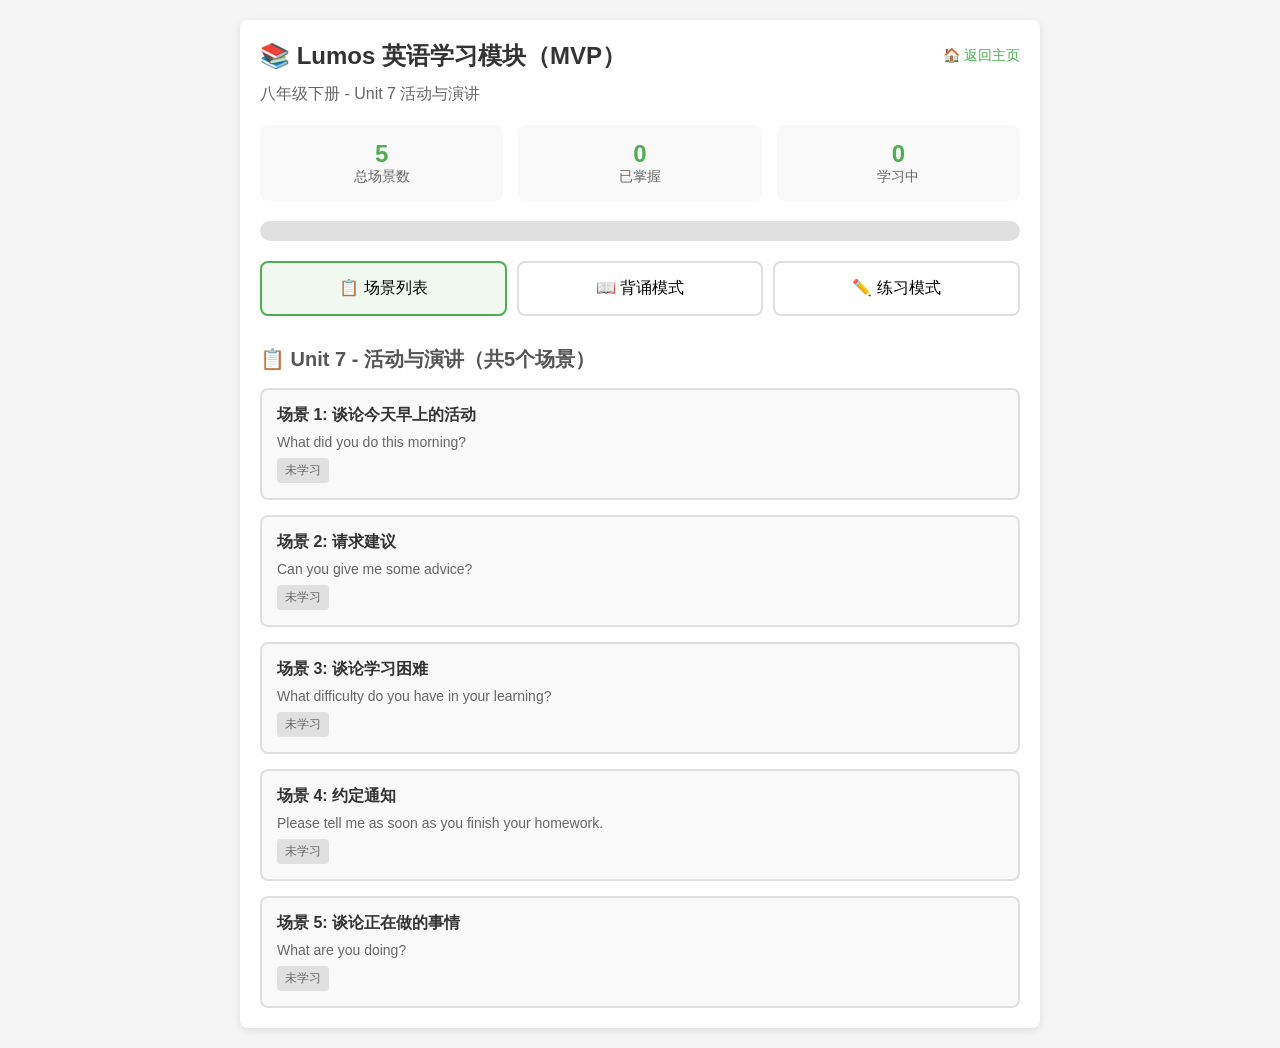
==== english/index.html @ d39d732f "Initial commit: Lumos learning system - math & english modules" ====
<!DOCTYPE html>
<html lang="zh-CN">
<head>
  <meta charset="UTF-8">
  <meta name="viewport" content="width=device-width, initial-scale=1.0">
  <title>Lumos - 英语学习模块（MVP）</title>
  <style>
    * { margin: 0; padding: 0; box-sizing: border-box; }
    body { font-family: -apple-system, BlinkMacSystemFont, 'Segoe UI', Roboto, sans-serif; background: #f5f5f5; padding: 20px; }
    .container { max-width: 800px; margin: 0 auto; background: white; border-radius: 8px; padding: 20px; box-shadow: 0 2px 8px rgba(0,0,0,0.1); }
    h1 { color: #333; margin-bottom: 20px; font-size: 24px; }
    h2 { color: #555; margin-top: 30px; margin-bottom: 15px; font-size: 20px; }
    .scenario-list { display: grid; gap: 15px; }
    .scenario-card { background: #f9f9f9; border: 2px solid #e0e0e0; border-radius: 8px; padding: 15px; cursor: pointer; transition: all 0.2s; }
    .scenario-card:hover { border-color: #4CAF50; background: #f0f8f0; }
    .scenario-card.mastered { border-color: #4CAF50; background: #e8f5e9; }
    .scenario-card.learning { border-color: #ff9800; background: #fff3e0; }
    .scenario-title { font-weight: bold; color: #333; margin-bottom: 8px; }
    .scenario-context { color: #666; font-size: 14px; margin-bottom: 8px; }
    .scenario-status { font-size: 12px; padding: 4px 8px; border-radius: 4px; display: inline-block; }
    .status-unseen { background: #e0e0e0; color: #666; }
    .status-learning { background: #fff3e0; color: #ff9800; }
    .status-mastered { background: #e8f5e9; color: #4CAF50; }
    .btn { padding: 10px 20px; border: none; border-radius: 4px; cursor: pointer; font-size: 14px; margin: 5px; }
    .btn-primary { background: #4CAF50; color: white; }
    .btn-primary:hover { background: #45a049; }
    .btn-secondary { background: #2196F3; color: white; }
    .btn-secondary:hover { background: #1976D2; }
    .btn-warning { background: #ff9800; color: white; }
    .btn-warning:hover { background: #f57c00; }
    .mode-selector { display: flex; gap: 10px; margin-bottom: 20px; }
    .mode-btn { flex: 1; padding: 15px; border: 2px solid #e0e0e0; background: white; border-radius: 8px; cursor: pointer; font-size: 16px; transition: all 0.2s; }
    .mode-btn.active { border-color: #4CAF50; background: #f0f8f0; }
    .dialogue { background: #f9f9f9; padding: 20px; border-radius: 8px; margin: 20px 0; }
    .dialogue-line { margin: 10px 0; padding: 10px; background: white; border-radius: 4px; }
    .speaker { font-weight: bold; color: #4CAF50; }
    .practice-question { background: #fff3e0; padding: 20px; border-radius: 8px; margin: 20px 0; }
    .practice-input { width: 100%; padding: 10px; border: 2px solid #e0e0e0; border-radius: 4px; font-size: 16px; margin: 10px 0; }
    .practice-input:focus { border-color: #4CAF50; outline: none; }
    .feedback { padding: 15px; border-radius: 8px; margin: 20px 0; }
    .feedback.correct { background: #e8f5e9; border: 2px solid #4CAF50; }
    .feedback.incorrect { background: #ffebee; border: 2px solid #f44336; }
    .memory-tips { background: #e3f2fd; padding: 20px; border-radius: 8px; margin: 20px 0; }
    .memory-tip { margin: 15px 0; padding: 15px; background: white; border-radius: 4px; }
    .memory-tip h4 { color: #1976D2; margin-bottom: 8px; }
    .progress-bar { background: #e0e0e0; height: 20px; border-radius: 10px; overflow: hidden; margin: 20px 0; }
    .progress-fill { background: #4CAF50; height: 100%; transition: width 0.3s; }
    .stats { display: grid; grid-template-columns: repeat(3, 1fr); gap: 15px; margin: 20px 0; }
    .stat-card { background: #f9f9f9; padding: 15px; border-radius: 8px; text-align: center; }
    .stat-number { font-size: 24px; font-weight: bold; color: #4CAF50; }
    .stat-label { color: #666; font-size: 14px; }
    .hidden { display: none; }
  </style>
</head>
<body>
  <div class="container">
    <div style="display:flex; justify-content:space-between; align-items:center; margin-bottom:12px;">
      <h1 style="margin-bottom:0;">📚 Lumos 英语学习模块（MVP）</h1>
      <a href="../index.html" style="font-size:14px; color:#4CAF50; text-decoration:none; white-space:nowrap;">🏠 返回主页</a>
    </div>
    <p style="color: #666; margin-bottom: 20px;">八年级下册 - Unit 7 活动与演讲</p>

    <!-- 进度统计 -->
    <div class="stats">
      <div class="stat-card">
        <div class="stat-number" id="stat-total">5</div>
        <div class="stat-label">总场景数</div>
      </div>
      <div class="stat-card">
        <div class="stat-number" id="stat-mastered">0</div>
        <div class="stat-label">已掌握</div>
      </div>
      <div class="stat-card">
        <div class="stat-number" id="stat-learning">0</div>
        <div class="stat-label">学习中</div>
      </div>
    </div>

    <!-- 进度条 -->
    <div class="progress-bar">
      <div class="progress-fill" id="progress-fill" style="width: 0%"></div>
    </div>

    <!-- 模式选择 -->
    <div class="mode-selector">
      <button class="mode-btn active" onclick="switchMode('list')">📋 场景列表</button>
      <button class="mode-btn" onclick="switchMode('memorize')">📖 背诵模式</button>
      <button class="mode-btn" onclick="switchMode('practice')">✏️ 练习模式</button>
    </div>

    <!-- 场景列表视图 -->
    <div id="list-view">
      <h2>📋 Unit 7 - 活动与演讲（共5个场景）</h2>
      <div class="scenario-list" id="scenario-list"></div>
    </div>

    <!-- 背诵视图 -->
    <div id="memorize-view" class="hidden">
      <button class="btn btn-secondary" onclick="switchMode('list')">← 返回列表</button>
      <h2 id="memorize-title"></h2>
      <div class="dialogue" id="memorize-dialogue"></div>
      <button class="btn btn-warning" id="btn-show-tips" onclick="showMemoryTips()">💡 记忆技巧</button>
      <div class="memory-tips hidden" id="memory-tips"></div>
      <button class="btn btn-primary" onclick="markAsMastered()">✅ 标记为已掌握</button>
      <button class="btn btn-secondary" onclick="goToPractice()">➡️ 去练习</button>
    </div>

    <!-- 练习视图 -->
    <div id="practice-view" class="hidden">
      <button class="btn btn-secondary" onclick="switchMode('list')">← 返回列表</button>
      <h2 id="practice-title"></h2>
      <div class="practice-question" id="practice-question"></div>
      <input type="text" class="practice-input" id="practice-input" placeholder="请输入你的答案..." onkeypress="if(event.key==='Enter') checkAnswer()">
      <button class="btn btn-primary" onclick="checkAnswer()">提交答案</button>
      <div class="feedback hidden" id="practice-feedback"></div>
      <button class="btn btn-secondary" id="btn-next-practice" onclick="nextPractice()" style="display:none;">下一题 →</button>
    </div>
  </div>

  <script src="state-manager.js"></script>
  <script>
    // === 状态管理 ===
    let currentMode = 'list';
    let currentScenarioIndex = 0;
    let scenarios = [];
    let practiceResults = [];

    // === 初始化 ===
    document.addEventListener('DOMContentLoaded', async () => {
      await loadEnglishData();
      renderScenarioList();
      updateStats();
    });

    // === 数据加载 ===
    async function loadEnglishData() {
      try {
        const resp = await fetch('data/knowledge-english.json');
        const data = await resp.json();
        scenarios = data.assets;
        
        // 加载掌握状态
        for (let scenario of scenarios) {
          const mastery = await StateManager.getMastery(scenario.id);
          if (mastery) {
            scenario.mastery.status = mastery.status;
          }
        }
      } catch (e) {
        console.error('Failed to load English data:', e);
      }
    }

    // === 视图切换 ===
    function switchMode(mode) {
      const previousMode = currentMode;  // 保存之前的模式
      currentMode = mode;
      
      // 更新按钮状态
      document.querySelectorAll('.mode-btn').forEach(btn => btn.classList.remove('active'));
      if (mode === 'list') {
        document.querySelectorAll('.mode-btn')[0].classList.add('active');
      } else if (mode === 'memorize') {
        document.querySelectorAll('.mode-btn')[1].classList.add('active');
      } else if (mode === 'practice') {
        document.querySelectorAll('.mode-btn')[2].classList.add('active');
      }
      
      // 切换视图
      document.getElementById('list-view').classList.add('hidden');
      document.getElementById('memorize-view').classList.add('hidden');
      document.getElementById('practice-view').classList.add('hidden');
      
      if (mode === 'list') {
        document.getElementById('list-view').classList.remove('hidden');
        renderScenarioList();
      } else if (mode === 'memorize') {
        document.getElementById('memorize-view').classList.remove('hidden');
        showMemorizeView(currentScenarioIndex);
      } else if (mode === 'practice') {
        document.getElementById('practice-view').classList.remove('hidden');
        // 智能决定显示哪个练习
        // 如果之前在背诵模式，则保持当前场景；否则从第一个开始
        if (previousMode === 'memorize') {
          showPracticeView(currentScenarioIndex);
        } else {
          showPracticeView(0);
        }
      }
    }

    // === 场景列表渲染 ===
    function renderScenarioList() {
      const list = document.getElementById('scenario-list');
      list.innerHTML = '';
      
      scenarios.forEach((scenario, index) => {
        const card = document.createElement('div');
        card.className = `scenario-card ${scenario.mastery.status}`;
        card.onclick = () => openScenario(index);
        
        const statusText = {
          'unseen': '未学习',
          'learning': '学习中',
          'mastered': '已掌握'
        };
        
        card.innerHTML = `
          <div class="scenario-title">场景 ${index + 1}: ${scenario.scenario}</div>
          <div class="scenario-context">${scenario.content.dialogue[0].text}</div>
          <span class="scenario-status status-${scenario.mastery.status}">${statusText[scenario.mastery.status]}</span>
        `;
        
        list.appendChild(card);
      });
    }

    // === 打开场景 ===
    function openScenario(index) {
      console.log('[openScenario] Opening scenario index:', index);
      currentScenarioIndex = index;
      currentMode = 'memorize';  // 重要：更新当前模式
      
      try {
        // 直接切换视图，不通过 switchMode（避免重置 index）
        const listView = document.getElementById('list-view');
        const memorizeView = document.getElementById('memorize-view');
        const practiceView = document.getElementById('practice-view');
        
        if (!listView || !memorizeView || !practiceView) {
          console.error('[openScenario] View elements not found');
          return;
        }
        
        listView.classList.add('hidden');
        memorizeView.classList.remove('hidden');
        practiceView.classList.add('hidden');
        
        // 更新按钮状态
        const modeBtns = document.querySelectorAll('.mode-btn');
        modeBtns.forEach(btn => btn.classList.remove('active'));
        if (modeBtns[1]) modeBtns[1].classList.add('active');
        
        showMemorizeView(index);
        console.log('[openScenario] Successfully opened scenario', index);
      } catch (e) {
        console.error('[openScenario] Error:', e);
        alert('打开场景时出错：' + e.message);
      }
    }

    // === 背诵模式 ===
    function showMemorizeView(index) {
      currentScenarioIndex = index;
      const scenario = scenarios[index];
      
      document.getElementById('memorize-title').textContent = `📖 场景 ${index + 1}: ${scenario.scenario}`;
      
      // 渲染对话
      const dialogue = document.getElementById('memorize-dialogue');
      dialogue.innerHTML = '<h3>完整对话</h3>';
      scenario.content.dialogue.forEach(line => {
        const div = document.createElement('div');
        div.className = 'dialogue-line';
        div.innerHTML = `<span class="speaker">${line.speaker}:</span> ${line.text}`;
        dialogue.appendChild(div);
      });
      
      // 隐藏记忆技巧
      document.getElementById('memory-tips').classList.add('hidden');
      document.getElementById('btn-show-tips').style.display = 'inline-block';
    }

    // === 显示记忆技巧 ===
    function showMemoryTips() {
      const scenario = scenarios[currentScenarioIndex];
      const tipsDiv = document.getElementById('memory-tips');
      
      tipsDiv.innerHTML = '<h3>💡 记忆技巧</h3>';
      scenario.memoryTechniques.forEach(tip => {
        const tipEl = document.createElement('div');
        tipEl.className = 'memory-tip';
        tipEl.innerHTML = `
          <h4>${tip.title}（${tip.type}）</h4>
          <p>${tip.description}</p>
        `;
        tipsDiv.appendChild(tipEl);
      });
      
      tipsDiv.classList.remove('hidden');
      document.getElementById('btn-show-tips').style.display = 'none';
    }

    // === 标记为已掌握 ===
    async function markAsMastered() {
      const scenario = scenarios[currentScenarioIndex];
      scenario.mastery.status = 'mastered';
      scenario.mastery.lastReviewed = new Date().toISOString();
      
      await StateManager.setMastery(scenario.id, 'mastered');
      
      alert('✅ 已标记为掌握！');
      updateStats();
      
      // 自动跳到下一个
      if (currentScenarioIndex < scenarios.length - 1) {
        showMemorizeView(currentScenarioIndex + 1);
      }
    }

    // === 跳转到练习模式（保持当前场景）===
    function goToPractice() {
      // 直接切换视图，保持 currentScenarioIndex
      document.getElementById('list-view').classList.add('hidden');
      document.getElementById('memorize-view').classList.add('hidden');
      document.getElementById('practice-view').classList.remove('hidden');
      
      // 更新按钮状态
      const modeBtns = document.querySelectorAll('.mode-btn');
      modeBtns.forEach(btn => btn.classList.remove('active'));
      if (modeBtns[2]) modeBtns[2].classList.add('active');
      
      showPracticeView(currentScenarioIndex);
    }
    
    // === 练习模式 ===
    function showPracticeView(index) {
      currentScenarioIndex = index;
      const scenario = scenarios[index];
      
      document.getElementById('practice-title').textContent = `✏️ 练习 ${index + 1}: ${scenario.scenario}`;
      
      // 渲染练习题
      const question = document.getElementById('practice-question');
      question.innerHTML = `<h3>请填空：</h3><p style="font-size: 18px; line-height: 1.8;">${scenario.practice.cloze[0].question.replace(/_____________________/g, '___________')}</p>`;
      
      // 清空输入和反馈
      document.getElementById('practice-input').value = '';
      document.getElementById('practice-feedback').classList.add('hidden');
      document.getElementById('btn-next-practice').style.display = 'none';
    }

    // === 检查答案（智能匹配）===
    function checkAnswer() {
      const scenario = scenarios[currentScenarioIndex];
      const userInput = document.getElementById('practice-input').value.trim();
      const correctAnswer = scenario.practice.cloze[0].answer;
      
      // 标准化处理
      const normalize = (str) => str.toLowerCase().replace(/[?.!,\s]+/g, ' ').trim();
      const normalizedUser = normalize(userInput);
      const normalizedCorrect = normalize(correctAnswer);
      
      // 完全匹配
      let isCorrect = normalizedUser === normalizedCorrect;
      
      // 关键字匹配（允许小错误，如拼写、标点）
      if (!isCorrect) {
        const userWords = normalizedUser.split(' ').filter(w => w.length > 0);
        const correctWords = normalizedCorrect.split(' ').filter(w => w.length > 0);
        const matchedCount = userWords.filter(w => correctWords.includes(w)).length;
        
        // 如果匹配了80%以上的关键词，算对
        if (correctWords.length > 0 && (matchedCount / correctWords.length) >= 0.8) {
          isCorrect = true;
        }
      }
      
      // 显示反馈
      const feedback = document.getElementById('practice-feedback');
      feedback.classList.remove('hidden', 'correct', 'incorrect');
      
      if (isCorrect) {
        feedback.classList.add('correct');
        feedback.innerHTML = '<h3>✅ 答对了！</h3><p>正确答案：' + correctAnswer + '</p>';
        scenario.mastery.status = 'mastered';
        scenario.mastery.consecutiveCorrect++;
      } else {
        feedback.classList.add('incorrect');
        feedback.innerHTML = '<h3>❌ 答错了</h3><p>你的答案：' + userInput + '</p><p>正确答案：' + correctAnswer + '</p>';
        scenario.mastery.status = 'learning';
        scenario.mastery.errorCount++;
      }
      
      // 保存状态
      StateManager.setMastery(scenario.id, scenario.mastery.status);
      
      // 显示下一题按钮
      document.getElementById('btn-next-practice').style.display = 'inline-block';
      
      updateStats();
    }

    // === 下一题 ===
    function nextPractice() {
      if (currentScenarioIndex < scenarios.length - 1) {
        showPracticeView(currentScenarioIndex + 1);
      } else {
        alert('🎉 恭喜！已完成所有练习！');
        switchMode('list');
      }
    }

    // === 更新统计 ===
    function updateStats() {
      const total = scenarios.length;
      const mastered = scenarios.filter(s => s.mastery.status === 'mastered').length;
      const learning = scenarios.filter(s => s.mastery.status === 'learning').length;
      
      document.getElementById('stat-total').textContent = total;
      document.getElementById('stat-mastered').textContent = mastered;
      document.getElementById('stat-learning').textContent = learning;
      
      const progress = (mastered / total) * 100;
      document.getElementById('progress-fill').style.width = progress + '%';
    }
  </script>
</body>
</html>
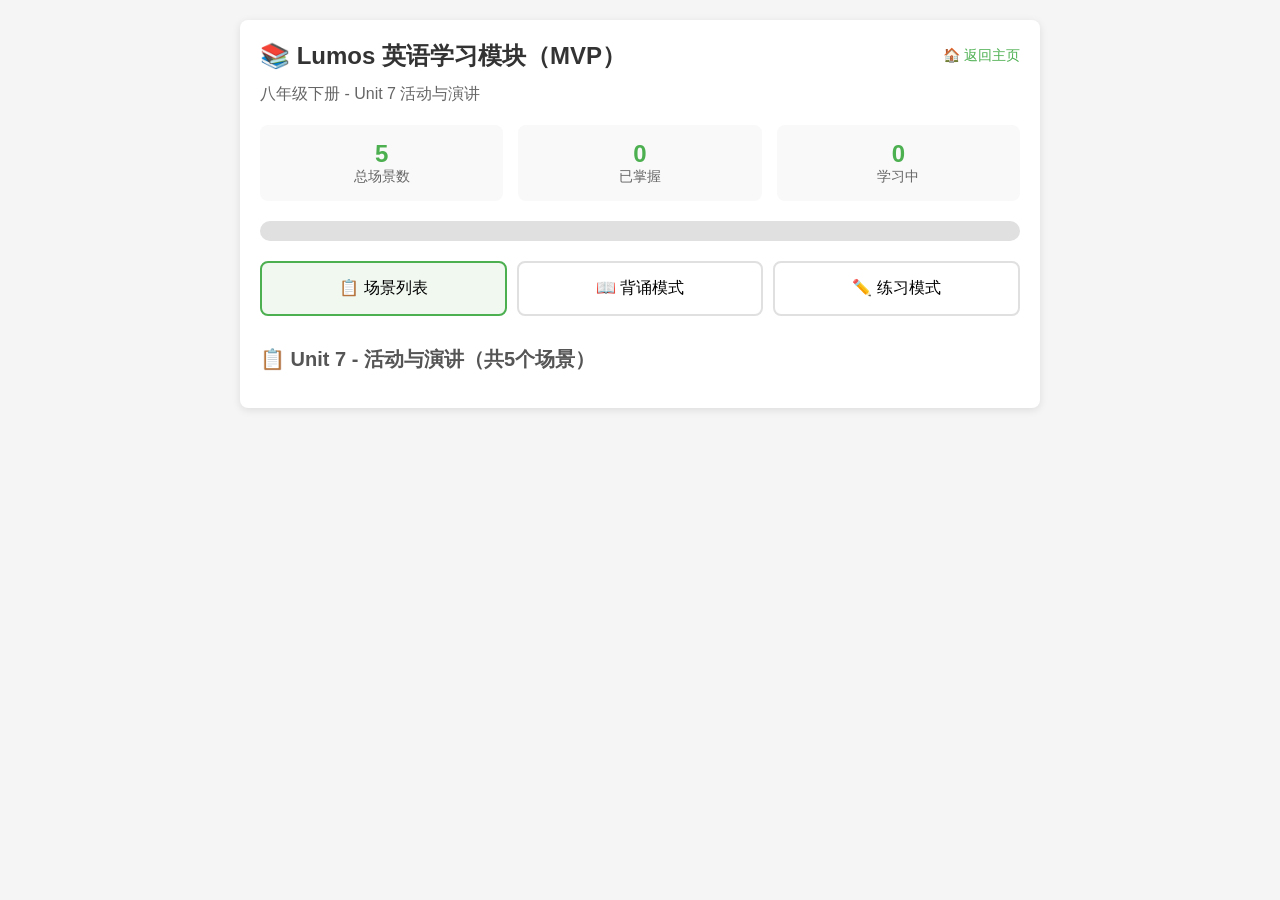
==== commit 94948bcf: "fix(P0): 修复数学模块初始化竞争条件 + localStorage key 命名空间化 + 英语答案判分增强 - math/app.js: 修复 DOMContentLoaded 竞争条件（检" ====
--- a/english/index.html
+++ b/english/index.html
@@ -340,21 +340,46 @@
       document.getElementById('btn-next-practice').style.display = 'none';
     }
 
+    // === 文本标准化（加强版）===
+    function normalizeText(str) {
+      if (!str) return '';
+      return str
+        .toLowerCase()
+        // 去掉所有标点（保留字母、数字、空格）
+        .replace(/[^a-z0-9\s]/g, ' ')
+        // 去掉常见无意义词（冠词、助动词等）
+        .replace(/\b(a|an|the|did|does|is|are|was|were)\b/g, '')
+        // 基本词干提取（去掉常见后缀）
+        .replace(/\b(\w+)(ing|ed|es|s)\b/g, '$1')
+        // 压缩多余空格
+        .replace(/\s+/g, ' ')
+        .trim();
+    }
+
     // === 检查答案（智能匹配）===
     function checkAnswer() {
       const scenario = scenarios[currentScenarioIndex];
       const userInput = document.getElementById('practice-input').value.trim();
       const correctAnswer = scenario.practice.cloze[0].answer;
       
+      if (!userInput) {
+        alert('请先输入答案！');
+        return;
+      }
+
       // 标准化处理
-      const normalize = (str) => str.toLowerCase().replace(/[?.!,\s]+/g, ' ').trim();
-      const normalizedUser = normalize(userInput);
-      const normalizedCorrect = normalize(correctAnswer);
-      
-      // 完全匹配
+      const normalizedUser = normalizeText(userInput);
+      const normalizedCorrect = normalizeText(correctAnswer);
+      
+      // 1. 完全匹配
       let isCorrect = normalizedUser === normalizedCorrect;
       
-      // 关键字匹配（允许小错误，如拼写、标点）
+      // 2. 包含匹配（用户答案包含正确答案，或反之）
+      if (!isCorrect) {
+        isCorrect = normalizedUser.includes(normalizedCorrect) || normalizedCorrect.includes(normalizedUser);
+      }
+      
+      // 3. 关键词匹配（允许小错误，如拼写、标点）
       if (!isCorrect) {
         const userWords = normalizedUser.split(' ').filter(w => w.length > 0);
         const correctWords = normalizedCorrect.split(' ').filter(w => w.length > 0);
@@ -364,6 +389,13 @@
         if (correctWords.length > 0 && (matchedCount / correctWords.length) >= 0.8) {
           isCorrect = true;
         }
+      }
+      
+      // 4. 逐词相似度检查（处理词序不同的情况）
+      if (!isCorrect) {
+        const userWords = normalizedUser.split(' ').sort().join(' ');
+        const correctWords = normalizedCorrect.split(' ').sort().join(' ');
+        isCorrect = userWords === correctWords;
       }
       
       // 显示反馈
@@ -375,8 +407,24 @@
         feedback.innerHTML = '<h3>✅ 答对了！</h3><p>正确答案：' + correctAnswer + '</p>';
         scenario.mastery.status = 'mastered';
         scenario.mastery.consecutiveCorrect++;
+        scenario.mastery.lastReviewed = new Date().toISOString();
+        
+        // 保存状态
+        StateManager.setMastery(scenario.id, 'mastered').catch(e => console.error(e));
+        
+        // 显示"下一题"按钮
+        document.getElementById('btn-next-practice').style.display = 'inline-block';
       } else {
         feedback.classList.add('incorrect');
+        feedback.innerHTML = '<h3>❌ 答错了</h3><p>正确答案：<strong>' + correctAnswer + '</strong></p><p style="margin-top:8px;color:#666;">💡 提示：注意时态、固定搭配和语序哦！</p>';
+        scenario.mastery.status = 'learning';
+        scenario.mastery.consecutiveCorrect = 0;
+        
+        StateManager.setMastery(scenario.id, 'learning').catch(e => console.error(e));
+      }
+      
+      updateStats();
+    }
         feedback.innerHTML = '<h3>❌ 答错了</h3><p>你的答案：' + userInput + '</p><p>正确答案：' + correctAnswer + '</p>';
         scenario.mastery.status = 'learning';
         scenario.mastery.errorCount++;
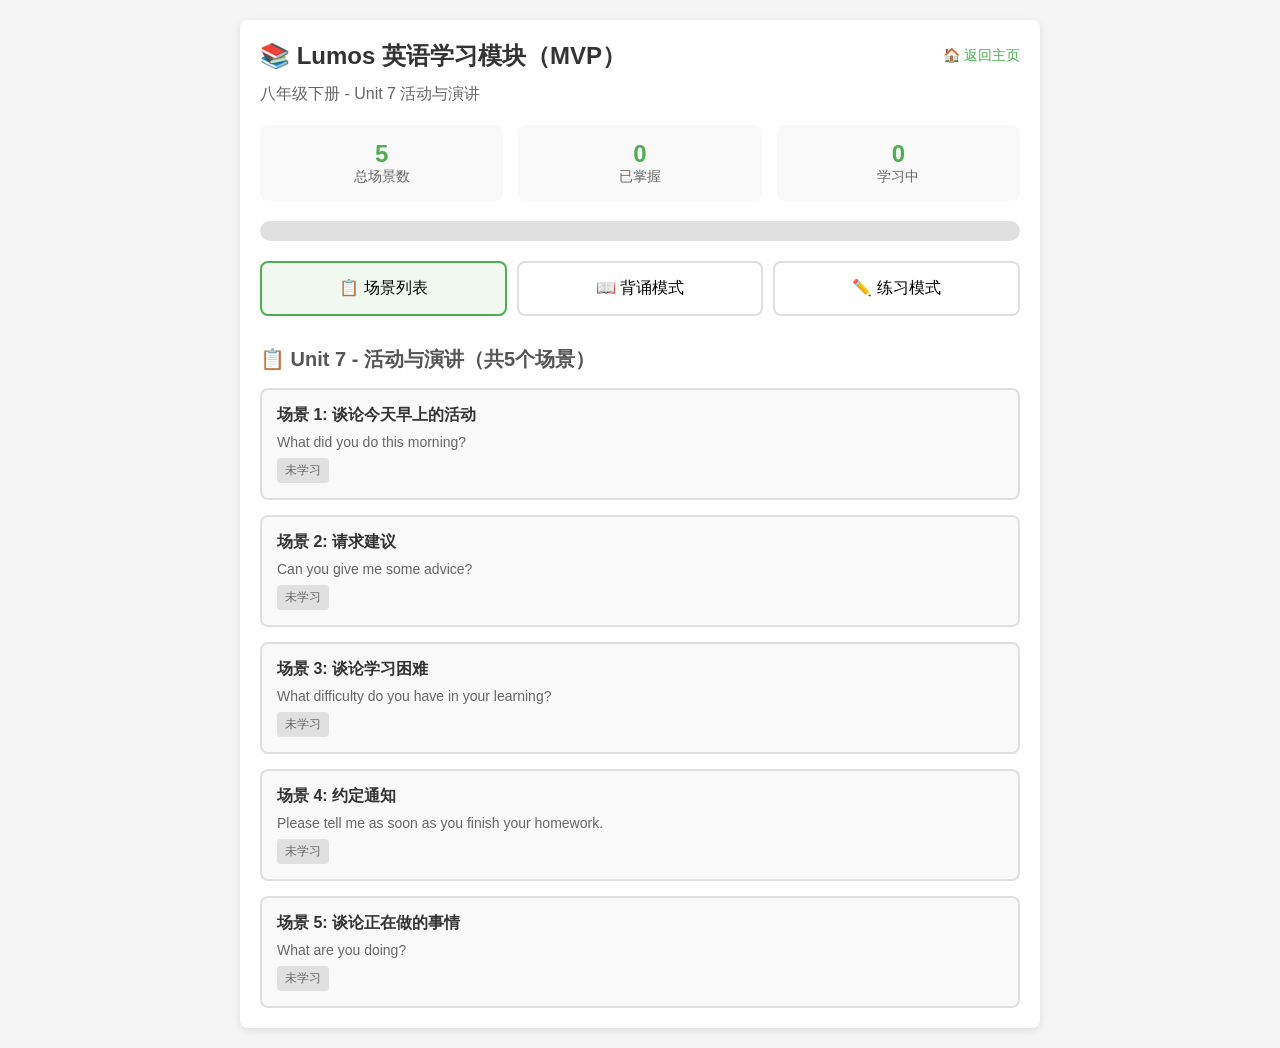
==== commit 4ca63ed2: "fix(english): 删除 checkAnswer() 函数残留代码导致 SyntaxError - 第440-452行是旧版代码残留，在函数已关闭后重复了 else 分支 - 导致 Synta" ====
--- a/english/index.html
+++ b/english/index.html
@@ -126,11 +126,23 @@
     let practiceResults = [];
 
     // === 初始化 ===
-    document.addEventListener('DOMContentLoaded', async () => {
-      await loadEnglishData();
-      renderScenarioList();
-      updateStats();
-    });
+    async function initEnglishApp() {
+      try {
+        await loadEnglishData();
+        renderScenarioList();
+        updateStats();
+      } catch (e) {
+        console.error('[english] 初始化失败:', e);
+      }
+    }
+
+    // 兼容 DOMContentLoaded 可能已经触发的情况
+    if (document.readyState === 'loading') {
+      document.addEventListener('DOMContentLoaded', initEnglishApp);
+    } else {
+      // DOM 已经就绪，直接初始化
+      initEnglishApp();
+    }
 
     // === 数据加载 ===
     async function loadEnglishData() {
@@ -425,19 +437,6 @@
       
       updateStats();
     }
-        feedback.innerHTML = '<h3>❌ 答错了</h3><p>你的答案：' + userInput + '</p><p>正确答案：' + correctAnswer + '</p>';
-        scenario.mastery.status = 'learning';
-        scenario.mastery.errorCount++;
-      }
-      
-      // 保存状态
-      StateManager.setMastery(scenario.id, scenario.mastery.status);
-      
-      // 显示下一题按钮
-      document.getElementById('btn-next-practice').style.display = 'inline-block';
-      
-      updateStats();
-    }
 
     // === 下一题 ===
     function nextPractice() {
